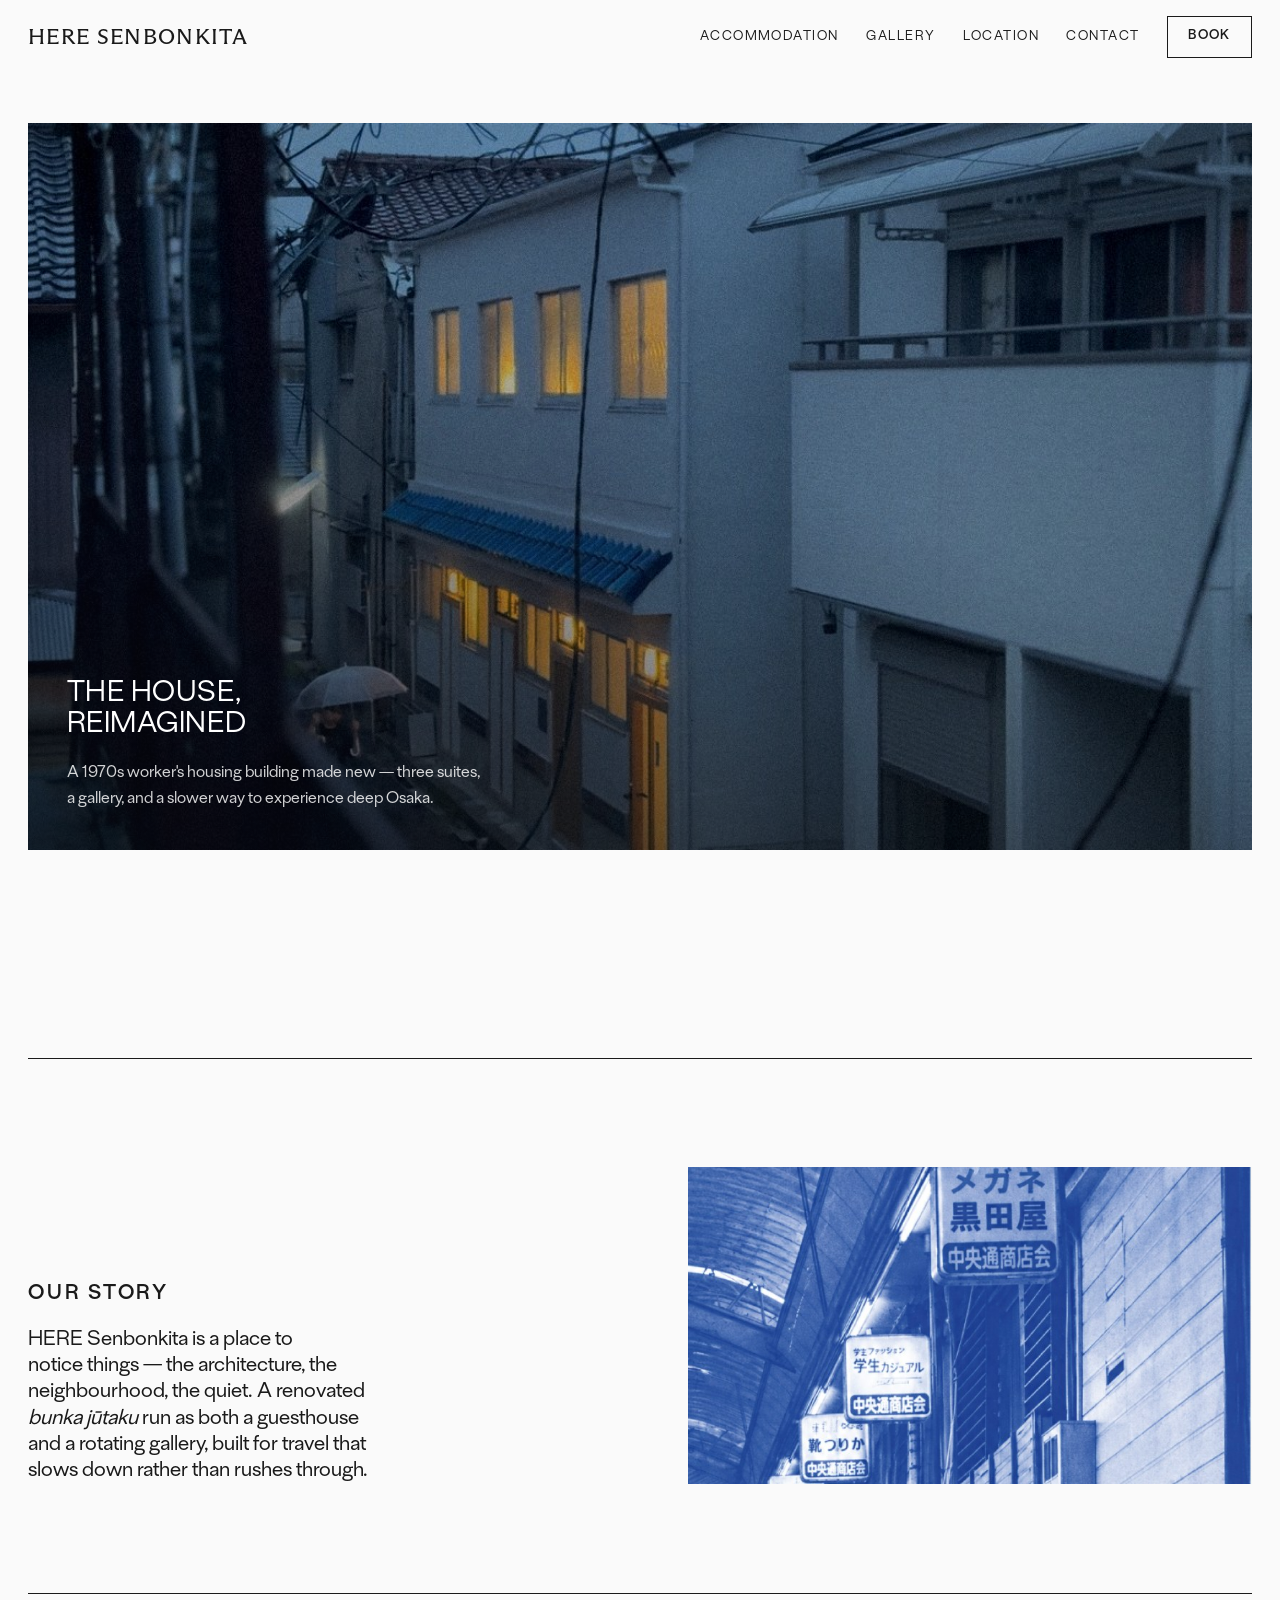
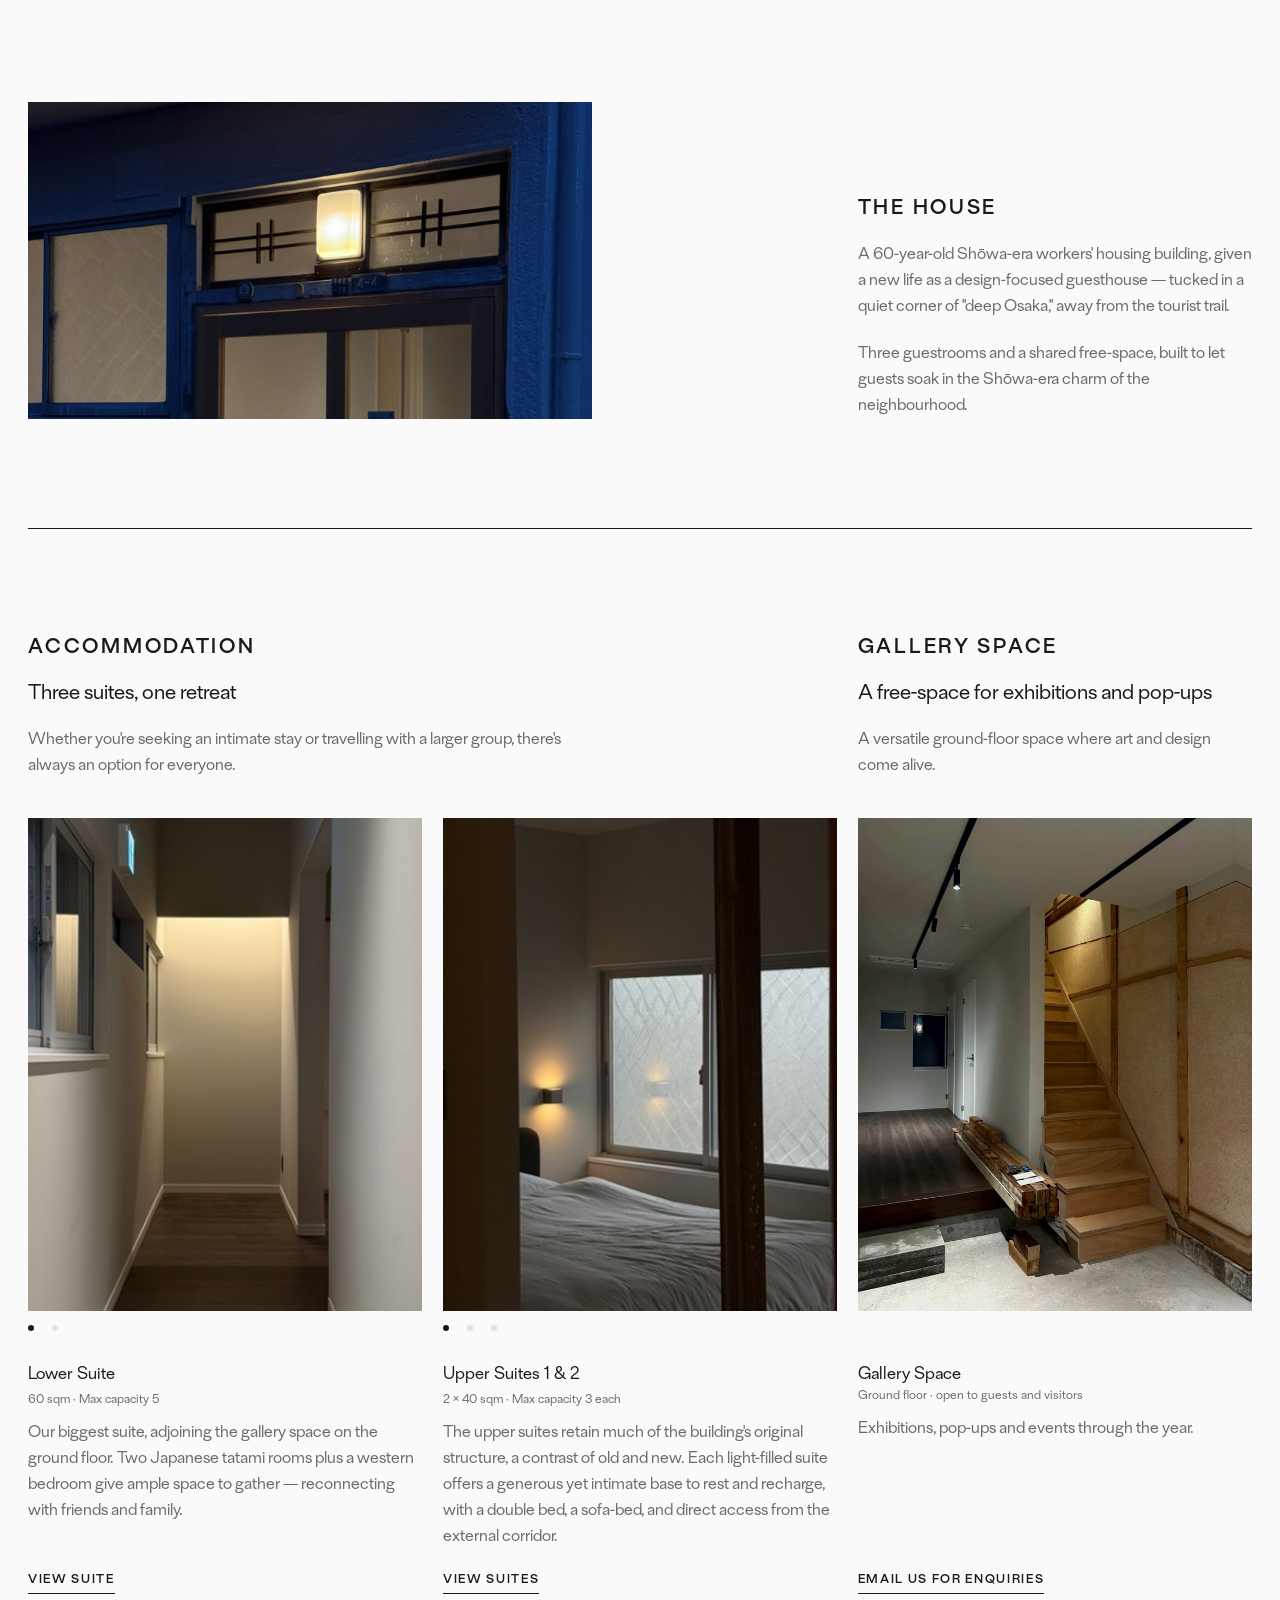
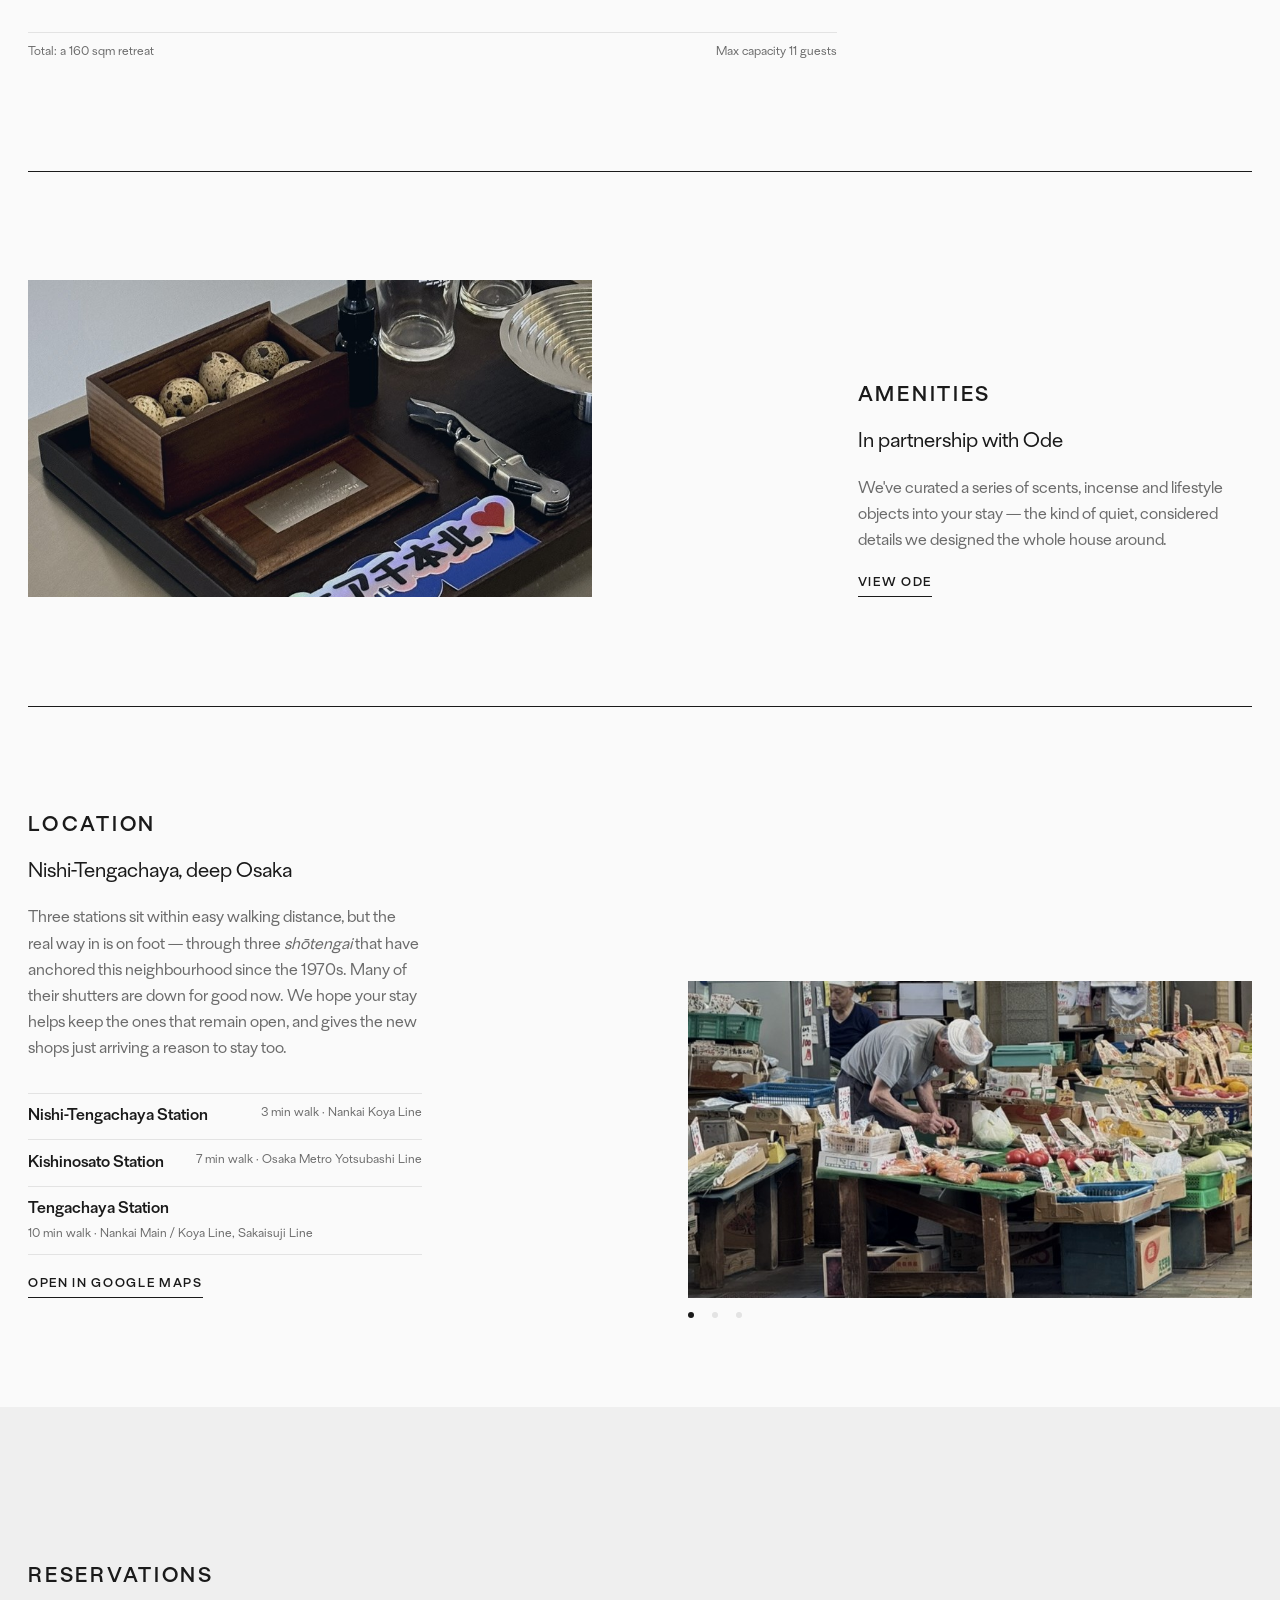
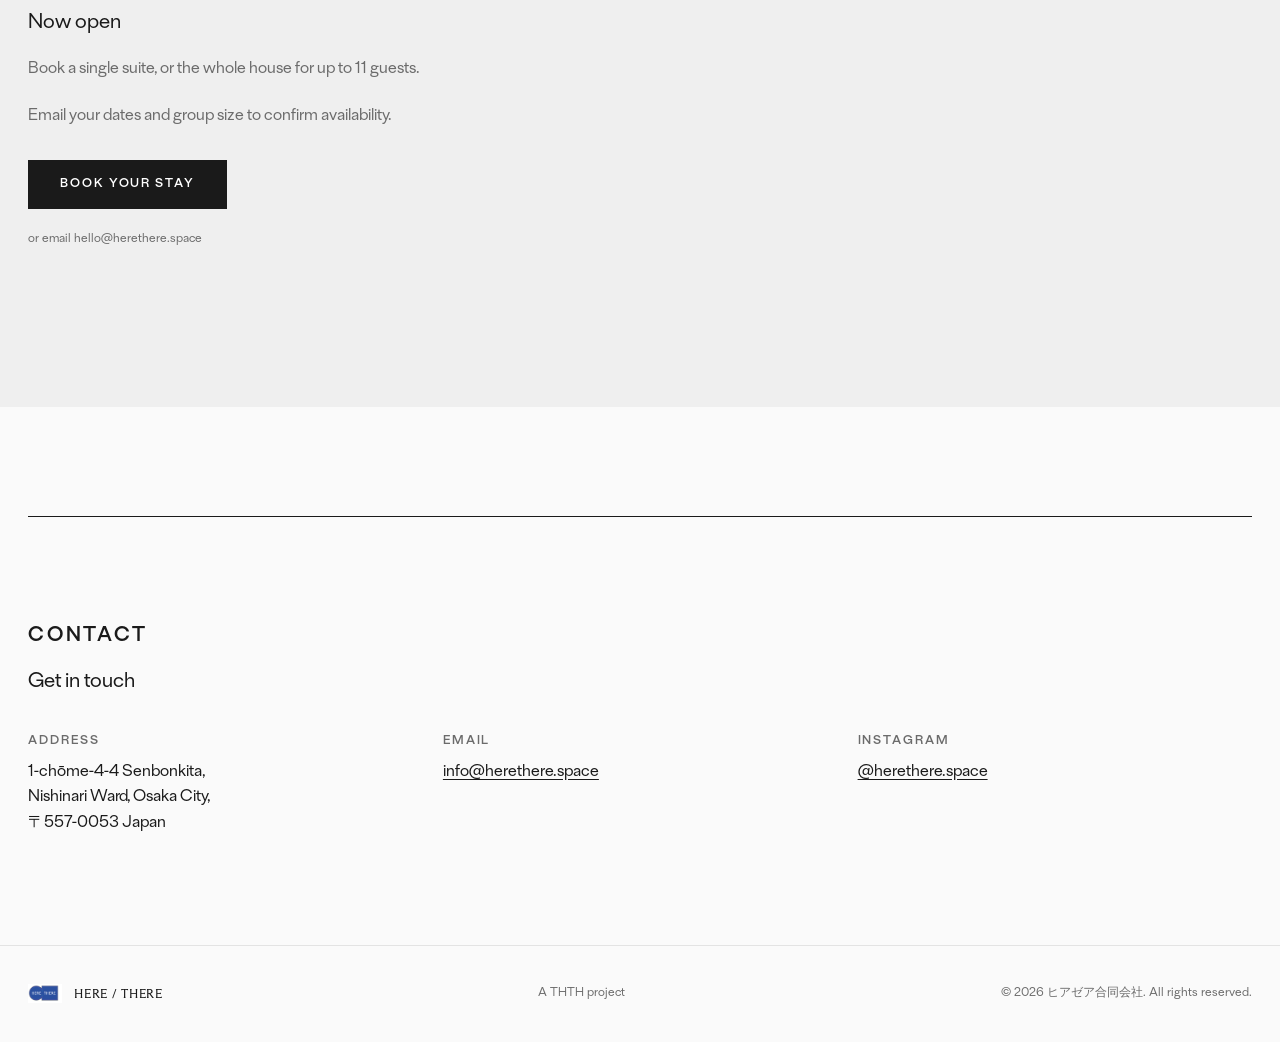
==== here-senbonkita/index.html @ a0ddc4fb "Add files via upload" ====
<!DOCTYPE html>
<html lang="en">
<head>
<meta charset="UTF-8">
<meta name="viewport" content="width=device-width, initial-scale=1, viewport-fit=cover">
<title>HERE Senbonkita</title>
<meta name="description" content="HERE Senbonkita — a 1970s workers' housing building in Nishi-Tengachaya, deep Osaka, made new: three suites and a gallery. Now open.">
<!--
  VERSION 3, CINEMA: the chosen direction (one large darkened photo, words overlaid). Earlier covers D and 2A are frozen in /archive.
  Direction: luxury-hotel restraint (ref. toune-kyoto.jp), round-13 typography and hero text,
  one page per suite (ref. C&C Okayama), neighbourhood index with map pins.
  Fonts: Tenet + ABC Arizona Flare are Jie's licensed files in /fonts. Murecho (Japanese) from Google Fonts.
  [BOOKING] Book links go to hello@herethere.space — swap for the booking-engine URL when live.
-->
<link rel="preconnect" href="https://fonts.googleapis.com">
<link rel="preconnect" href="https://fonts.gstatic.com" crossorigin>
<link rel="stylesheet" href="https://fonts.googleapis.com/css2?family=Murecho:wght@400;500&display=swap">
<link rel="stylesheet" href="styles.css">
</head>
<body>

<header class="top" id="top">
  <div class="top-in">
    <a class="logotype" href="#hero">HERE Senbonkita</a>
    <ul class="nav">
      <li><a href="#stay">Accommodation</a></li>
      <li><a href="#gallery">Gallery</a></li>
      <li><a href="#area">Location</a></li>
      <li><a href="#contact">Contact</a></li>
      <li class="keep"><a class="btn" href="#book">Book</a></li>
    </ul>
  </div>
</header>

<main>

<section class="hero cinema" id="hero">
  <figure class="cine">
    <img src="images/cover-lane-dusk.jpg" alt="HERE Senbonkita at dusk, its windows lit under the blue tiled awning, seen from across a narrow lane in the rain">
    <div class="cine-cap">
      <h1>The house,<br>reimagined</h1>
      <p class="tag">A 1970s worker's housing building made new — three suites, a gallery, and a slower way to experience deep Osaka.</p>
    </div>
    <div class="cine-fade" aria-hidden="true"></div>
  </figure>
</section>

<section class="sec ruled statement" id="story">
  <!-- Split: text left (4 cols) / wide photo right (16:9). -->
  <div class="g">
    <div class="sp-txt-l stack-v">
      <span class="label sh">Our story</span>
      <h2 class="h2">HERE Senbonkita is a place to notice things — the architecture, the neighbourhood, the quiet. A renovated <em>bunka jūtaku</em> run as both a guesthouse and a rotating gallery, built for travel that slows down rather than rushes through.</h2>
    </div>
    <figure class="sp-img-r"><img class="wide-img" src="images/wide-story-arcade-blue.jpg" alt="Shop signs stepping down the arcade roof of a shōtengai in Nishinari"></figure>
  </div>
</section>

<section class="sec ruled house" id="house">
  <!-- Split: wide photo left (7 cols, 16:9) / text right (4 cols). -->
  <div class="g">
    <figure class="sp-img-l"><img class="wide-img" src="images/wide-house-transom.jpg" alt="The entrance at dusk: the original transom and its lamp lit above a new timber door frame"></figure>
    <div class="sp-txt-r stack-v">
      <span class="label sh">The House</span>
      <p class="lead">A 60-year-old Shōwa-era workers' housing building, given a new life as a design-focused guesthouse — tucked in a quiet corner of "deep Osaka," away from the tourist trail.</p>
      <p class="lead">Three guestrooms and a shared free-space, built to let guests soak in the Shōwa-era charm of the neighbourhood.</p>
    </div>
  </div>
</section>

<section class="sec ruled" id="stay">
  <!-- Trio: Lower Suite | Upper Suites | Gallery Space, 4 columns each, guide to guide. Suite photos: click / tap for the next. -->
  <div class="g ag">
    <div class="m-ab r1 stack-v">
      <span class="label sh">Accommodation</span>
      <h2 class="h2">Three suites, one retreat</h2>
      <p class="lead">Whether you're seeking an intimate stay or travelling with a larger group, there's always an option for everyone.</p>
    </div>
    <div class="m-c r1 stack-v" id="gallery">
      <span class="label sh">Gallery Space</span>
      <h2 class="h2">A free-space for exhibitions and pop-ups</h2>
      <p class="lead">A versatile ground-floor space where art and design come alive.</p>
    </div>

    <div class="room m-a r2">
      <div class="stack" role="region" aria-roledescription="carousel" aria-label="Photographs of the Lower Suite" tabindex="0">
        <figure class="print"><img src="images/lower-1-corridor.jpg" alt="Lower Suite: a corridor washed with warm light"></figure>
        <figure class="print"><img src="images/lower-2-dining.jpg" alt="Lower Suite: a paper lantern over the dining table"></figure>
      </div>
      <a href="suites/lower-suite.html">
        <h3 class="h3">Lower Suite</h3>
        <span class="meta small">60 sqm · Max capacity 5</span>
        <p class="lead">Our biggest suite, adjoining the gallery space on the ground floor. Two Japanese tatami rooms plus a western bedroom give ample space to gather — reconnecting with friends and family.</p>
        <span class="more">View suite</span>
      </a>
    </div>
    <div class="room m-b r2">
      <div class="stack" role="region" aria-roledescription="carousel" aria-label="Photographs of the Upper Suites" tabindex="0">
        <figure class="print"><img src="images/upper-1-bedroom.jpg" alt="Upper Suite: a bedroom lit by a wall lamp beside a patterned-glass window"></figure>
        <figure class="print"><img src="images/upper-2-living.jpg" alt="Upper Suite: living space under the original beams, with a daybed and kitchen counter"></figure>
        <figure class="print"><img src="images/upper-3-sofa.jpg" alt="Upper Suite: sofa and side table beneath a patterned-glass window"></figure>
      </div>
      <a href="suites/upper-suites.html">
        <h3 class="h3">Upper Suites 1 &amp; 2</h3>
        <span class="meta small">2 × 40 sqm · Max capacity 3 each</span>
        <p class="lead">The upper suites retain much of the building's original structure, a contrast of old and new. Each light-filled suite offers a generous yet intimate base to rest and recharge, with a double bed, a sofa-bed, and direct access from the external corridor.</p>
        <span class="more">View suites</span>
      </a>
    </div>
    <div class="gal-photo m-c r2">
      <figure><img src="images/gallery-space.jpg" alt="The ground-floor gallery space: a raised timber floor, track lighting and the original stair"></figure>
      <div class="dots" aria-hidden="true"></div>
      <div class="card-txt">
        <h3 class="h3">Gallery Space</h3>
        <span class="meta small">Ground floor · open to guests and visitors</span>
        <p class="lead">Exhibitions, pop-ups and events through the year.</p>
        <a class="more" href="mailto:info@herethere.space?subject=Gallery%20Space%20enquiry">Email us for enquiries</a>
      </div>
    </div>

    <div class="total small m-ab"><span>Total: a 160 sqm retreat</span><span>Max capacity 11 guests</span></div>
  </div>
</section>

<section class="sec ruled" id="amenities">
  <!-- Split: wide photo left (7 cols, 16:9) / text right (4 cols). -->
  <div class="g">
    <figure class="sp-img-l"><img class="wide-img" src="images/wide-amenity-tray.jpg" alt="The welcome tray on the kitchen counter: Ode's speckled eggs in a walnut box, Kirin glasses, a steel diffuser and a HERE Senbonkita sticker"></figure>
    <div class="sp-txt-r stack-v">
      <span class="label sh">Amenities</span>
      <h2 class="h2">In partnership with Ode</h2>
      <p class="lead">We've curated a series of scents, incense and lifestyle objects into your stay — the kind of quiet, considered details we designed the whole house around.</p>
      <a class="more" href="https://www.instagram.com/world.of.ode/" target="_blank" rel="noopener">View Ode</a>
    </div>
  </div>
</section>

<!-- SHOP — temporarily hidden. To restore, remove this comment wrapper and add "Shop" back to the menu.
<section class="sec" id="shop">
  <div class="g">
    <span class="label c-lab">Online Shop</span>
    <div class="c-main stack-v">
      <h2 class="h2">From the house</h2>
      <p class="lead">[One line on what the shop sells — e.g. the objects, scents and prints you'll find in the suites.]</p>
    </div>
    <div class="c-wide">
      <!— PLACEHOLDER products — one <a class="product"> per item; link each to its shop page —>
      <div class="products trio">
        <a class="product" href="#shop"><div class="ph">[product photo]</div><h3 class="h3">[Product name]</h3><span class="small">[¥ price]</span></a>
        <a class="product" href="#shop"><div class="ph">[product photo]</div><h3 class="h3">[Product name]</h3><span class="small">[¥ price]</span></a>
        <a class="product" href="#shop"><div class="ph">[product photo]</div><h3 class="h3">[Product name]</h3><span class="small">[¥ price]</span></a>
      </div>
      <!— [SHOP] replace href with the online shop URL —>
      <a class="btn btn-ink" style="margin-top:var(—s3)" href="#shop">Visit the shop</a>
    </div>
  </div>
</section>
-->

<section class="sec ruled" id="area">
  <!-- Split: text left (4 cols) / wide photo right (7 cols, 16:9). -->
  <div class="g">
    <div class="sp-txt-l stack-v">
      <span class="label sh">Location</span>
      <h2 class="h2">Nishi-Tengachaya, deep Osaka</h2>
      <p class="lead">Three stations sit within easy walking distance, but the real way in is on foot — through three <em>shōtengai</em> that have anchored this neighbourhood since the 1970s. Many of their shutters are down for good now. We hope your stay helps keep the ones that remain open, and gives the new shops just arriving a reason to stay too.</p>
      <ul class="stations">
        <li><b>Nishi-Tengachaya Station</b> <span>3 min walk · Nankai Koya Line</span></li>
        <li><b>Kishinosato Station</b> <span>7 min walk · Osaka Metro Yotsubashi Line</span></li>
        <li><b>Tengachaya Station</b> <span>10 min walk · Nankai Main / Koya Line, Sakaisuji Line</span></li>
      </ul>
      <a class="more" href="https://www.google.com/maps/search/?api=1&amp;query=HERE+Senbonkita+1-chome-4-4+Senbonkita+Nishinari+Ward+Osaka+557-0031+Japan" target="_blank" rel="noopener">Open in Google Maps</a>
    </div>
    <!-- Neighbourhood photos: click / tap for the next. -->
    <div class="room sp-img-r">
      <div class="stack wide" role="region" aria-roledescription="carousel" aria-label="Photographs of the neighbourhood" tabindex="0">
        <figure class="print"><img src="images/wide-loc-greengrocer.jpg" alt="A greengrocer laying out vegetables under a shōtengai awning"></figure>
        <figure class="print"><img src="images/wide-loc-arcade.jpg" alt="A quiet covered shopping street with bicycles parked along the shutters"></figure>
        <figure class="print"><img src="images/wide-loc-corner.jpg" alt="A street corner at dusk: a croquette shop, a red post box and people on bicycles"></figure>
      </div>
    </div>
  </div>
</section>

<section class="book" id="book">
  <div class="g">
    <div class="c-main stack-v">
      <span class="label sh">Reservations</span>
      <h2 class="h2">Now open</h2>
      <p class="lead">Book a single suite, or the whole house for up to 11 guests.</p>
      <p class="lead">Email your dates and group size to confirm availability.</p>
      <!-- [BOOKING] replace href with the booking-engine URL when live -->
      <a class="btn btn-ink" href="mailto:hello@herethere.space?subject=HERE%20Senbonkita%20%E2%80%94%20Booking%20enquiry">Book your stay</a>
      <span class="small">or email <span class="addr">hello@herethere.space</span></span>
    </div>
  </div>
</section>

<section class="sec ruled" id="contact">
  <div class="g">
    <div class="c-wide stack-v">
      <span class="label sh">Contact</span>
      <h2 class="h2">Get in touch</h2>
    </div>
    <dl class="contact trio c-wide">
      <div><dt class="label">Address</dt><dd><a class="quiet" href="https://www.google.com/maps/search/?api=1&amp;query=HERE+Senbonkita+1-chome-4-4+Senbonkita+Nishinari+Ward+Osaka+557-0031+Japan" target="_blank" rel="noopener">1-chōme-4-4 Senbonkita,<br>Nishinari Ward, Osaka City,<br>〒557-0053 Japan</a></dd></div>
      <div><dt class="label">Email</dt><dd><a class="addr" href="mailto:info@herethere.space">info@herethere.space</a></dd></div>
      <div><dt class="label">Instagram</dt><dd><a href="https://instagram.com/herethere.space" target="_blank" rel="noopener">@herethere.space</a></dd></div>
    </dl>
  </div>
</section>

</main>

<footer class="foot">
  <div class="m"><img src="images/roundel.png" alt=""><span>HERE / THERE</span></div>
  <span>A <a href="https://thth.sg" target="_blank" rel="noopener">THTH</a> project</span>
  <span>© 2026 ヒアゼア合同会社. All rights reserved.</span>
</footer>

<script>
(function(){
  // Cover fills the first screen below the header.
  var hd = document.getElementById('top');
  function hh(){ document.documentElement.style.setProperty('--head-h', hd.offsetHeight + 'px'); }
  window.addEventListener('resize', hh); hh();

  // Cover fades to black as it scrolls up and out of view.
  var cine = document.querySelector('.cine');
  if (cine) {
    var ticking = false;
    function fade(){
      ticking = false;
      var r = cine.getBoundingClientRect(), head = hd.offsetHeight;
      var p = Math.min(1, Math.max(0, (head - r.top) / (r.height * 0.85)));
      cine.style.setProperty('--fade', (p * p * (3 - 2 * p)).toFixed(3));
    }
    window.addEventListener('scroll', function(){ if (!ticking) { ticking = true; requestAnimationFrame(fade); } }, {passive:true});
    window.addEventListener('resize', fade); fade();
  }

  // Section fade-in: sections still below the fold fade up as they arrive.
  if ('IntersectionObserver' in window && !(window.matchMedia && window.matchMedia('(prefers-reduced-motion: reduce)').matches)) {
    var secs = Array.prototype.slice.call(document.querySelectorAll('main > section:not(.hero)'));
    var io = new IntersectionObserver(function(entries){
      entries.forEach(function(e){ if (e.isIntersecting) { e.target.classList.add('in'); io.unobserve(e.target); } });
    }, {rootMargin:'0px 0px -12% 0px', threshold:0.08});
    secs.forEach(function(s){
      if (s.getBoundingClientRect().top > window.innerHeight) { s.classList.add('reveal'); io.observe(s); }
    });
  }

  // Photo carousels: one photo at a time; click / tap the photo (or arrow keys) for the next.
  // Suite carousels also get small dots so visitors know there is more than one photo.
  Array.prototype.forEach.call(document.querySelectorAll('.stack'), function(stack){
    var prints = Array.prototype.slice.call(stack.querySelectorAll('.print'));
    var cur = 0, dots = [];
    if (prints.length > 1 && stack.closest('.room')) {
      var row = document.createElement('div'); row.className = 'dots';
      prints.forEach(function(_, i){
        var d = document.createElement('button'); d.type = 'button'; d.className = 'dot';
        d.setAttribute('aria-label', 'Photo ' + (i + 1) + ' of ' + prints.length);
        d.addEventListener('click', function(){ cur = i; show(); });
        row.appendChild(d); dots.push(d);
      });
      stack.insertAdjacentElement('afterend', row);
    }
    function show(){
      prints.forEach(function(p, i){ p.setAttribute('aria-hidden', i === cur ? 'false' : 'true'); });
      dots.forEach(function(d, i){ d.setAttribute('aria-current', i === cur ? 'true' : 'false'); });
    }
    function step(n){ cur = (cur + n + prints.length) % prints.length; show(); }
    stack.addEventListener('click', function(){ step(1); });
    stack.addEventListener('keydown', function(e){
      if (e.key === 'ArrowRight' || e.key === 'Enter' || e.key === ' ') { e.preventDefault(); step(1); }
      if (e.key === 'ArrowLeft') { e.preventDefault(); step(-1); }
    });
    show();
  });

})();
</script>
</body>
</html>
---- here-senbonkita/styles.css ----
/* HERE Senbonkita — V3

   GRID (everything below the cover) — uses the full width between the guides
   Guides   Left = left edge of the logo; right = right edge of the Book button; --gut in from the browser edge.
   Columns  12 columns between the guides, gap --cg.
   Header   Section header (OUR STORY, THE HOUSE …) sits on the left guide, on its own line or atop its text block.
   Split    Wide photo, 16:9, 80% of a 7-column field held to the outer guide  +  text block, 4 columns, bottom-aligned.
            Sections alternate: text left / photo right, then photo left / text right.
   Trio     Three equal columns of 4 (suites + gallery, contact, suite-page photos), portrait 4:5 photos.
   Text     Never wider than 6 columns.
   Rows     Within a section everything top-aligns on the first row; split rows bottom-align text to the photo.

   TYPE (five sizes, nothing else)
   1 Display  --t-h1    cover headline, suite-page titles
   2 Title    --t-h2    one per section
   3 Heading  --t-h3    section headers (uppercase, tracked) and item names (suites, products)
   4 Body     --t-body  every paragraph; descriptions in grey, facts in ink
   5 Small    --t-small meta lines, field labels, links and buttons (uppercase, tracked)
   Menu links sit between Heading and Body.

   RHYTHM   Sections --sec apart; title → text --s2; text → images/links --s3. */

@font-face{font-family:'Tenet';src:url('fonts/Tenet-Regular.woff2') format('woff2'),url('fonts/Tenet-Regular.otf') format('opentype');font-weight:400;font-style:normal;font-display:swap;}
@font-face{font-family:'Tenet';src:url('fonts/Tenet-Medium.woff2') format('woff2'),url('fonts/Tenet-Medium.otf') format('opentype');font-weight:500;font-style:normal;font-display:swap;}
@font-face{font-family:'ABC Arizona Flare';src:url('fonts/ArizonaFlare-Regular.woff2') format('woff2'),url('fonts/ArizonaFlare-Regular.otf') format('opentype');font-weight:400;font-style:normal;font-display:swap;}

:root{
  --paper:#FAFAFA;
  --ink:#1A1A1A;
  --soft:#6B6B6B;
  --line:#E3E3E3;
  --tint:#EFEFEF;
  --blue:#004FFF;
  --wine:#3F202C;

  --f-mark:'ABC Arizona Flare', 'Times New Roman', serif;
  --f-text:'Tenet', -apple-system, BlinkMacSystemFont, 'Helvetica Neue', sans-serif;
  --f-jp:'Murecho', 'Hiragino Sans', 'Yu Gothic', sans-serif;

  /* guides + grid */
  --gut:clamp(20px, 2.2vw, 48px);
  --cg:clamp(16px, 1.6vw, 32px);

  /* type scale */
  --t-h1:clamp(1.25rem, 1rem + .5vw, 1.65rem);     /* 1 Display */
  --t-h2:clamp(1.12rem, .98rem + .35vw, 1.45rem);  /* 2 Title   */
  --t-h3:clamp(.95rem, .88rem + .18vw, 1.08rem);   /* 3 Heading */
  --t-sec:clamp(1.05rem, .9rem + .4vw, 1.4rem);     /* section header: OUR STORY, THE HOUSE … */
  --t-body:clamp(.95rem, .9rem + .11vw, 1.05rem);   /* 4 Body (+10%) */
  --t-small:clamp(.72rem, .68rem + .08vw, .8rem);  /* 5 Small   */
  --t-lead:var(--t-body); --t-label:var(--t-small); --t-sh:var(--t-h3);

  /* rhythm */
  --sec:clamp(112px, 3.5rem + 8vw, 230px);
  --s1:clamp(10px, .8vw, 14px);
  --s2:clamp(18px, 1.6vw, 28px);
  --s3:clamp(32px, 3vw, 56px);
  color-scheme:light;
}

*{box-sizing:border-box;}
html{scroll-behavior:smooth;}
@media (prefers-reduced-motion:reduce){html{scroll-behavior:auto;} *{transition:none!important;}}
body{margin:0; background:var(--paper); color:var(--ink); font-family:var(--f-text); font-size:var(--t-body); line-height:1.6; -webkit-font-smoothing:antialiased;}
img{max-width:100%; display:block;}
a{color:inherit;}
:focus-visible{outline:2px solid var(--blue); outline-offset:3px;}
button{font:inherit; color:inherit; background:none; border:0; padding:0; cursor:pointer;}
h1,h2,h3{font-weight:400; margin:0; line-height:1.1; text-wrap:balance;}
p{margin:0;}
figure{margin:0;}
.jp{font-family:var(--f-jp);}
.addr{user-select:all;}
a.quiet{color:inherit; text-decoration:none;}
a.quiet:hover{opacity:.6;}

/* ---------- type roles ---------- */
.label{display:block; font-size:var(--t-label); font-weight:500; letter-spacing:.16em; text-transform:uppercase; color:var(--soft); line-height:1.4;}
.label.c-lab, .label.sh{font-size:var(--t-sec); color:var(--ink); letter-spacing:.14em; line-height:1.2;}
.h2{font-size:var(--t-h2); line-height:1.3; max-width:36ch;}
.c-lab{line-height:1.3; padding-top:.18em;}
.h3{font-size:var(--t-h3); line-height:1.3;}
.lead{font-size:var(--t-body); line-height:1.65; color:var(--soft); max-width:52ch;}
.small{font-size:var(--t-small); color:var(--soft);}
.more{display:inline-block; font-size:var(--t-label); font-weight:500; letter-spacing:.14em; text-transform:uppercase; text-decoration:none; border-bottom:1px solid currentColor; padding-bottom:3px;}
.more:hover{opacity:.6;}
.btn{display:inline-block; padding:1.2em 2.6em; font-size:var(--t-label); font-weight:500; letter-spacing:.16em; text-transform:uppercase; text-decoration:none; border:1px solid currentColor; transition:background .2s ease, color .2s ease;}
.btn-ink{background:var(--ink); color:#fff; border-color:var(--ink);}
.btn-ink:hover{background:transparent; color:var(--ink);}

/* ---------- grid ---------- */
.g{display:grid; grid-template-columns:repeat(12, minmax(0,1fr)); column-gap:var(--cg); padding-inline:var(--gut);}
.sec{padding-top:var(--sec);}
.c-lab{grid-column:1 / -1; margin-bottom:var(--s3);}   /* section header: its own row, on the left guide */
.c-main{grid-column:1 / 7;}           /* text: half width */
.c-wide{grid-column:1 / 13;}          /* guide to guide */
.m-a{grid-column:1 / 5;} .m-b{grid-column:5 / 9;} .m-c{grid-column:9 / 13;} .m-ab{grid-column:1 / 9;}
/* split rows: a wide photo (7 columns) against a text block (4 columns), one empty column between */
.sp-img-r{grid-column:6 / 13;} .sp-txt-l{grid-column:1 / 5;}
.sp-img-l{grid-column:1 / 8;}  .sp-txt-r{grid-column:9 / 13;}
.wide-img{width:100%; aspect-ratio:16/9; object-fit:cover; display:block;}
.sp-txt-l, .sp-txt-r, .sp-img-l, .sp-img-r{align-self:end;}   /* text and photo share one bottom line */
.trio{display:grid; grid-template-columns:repeat(3, minmax(0,1fr)); column-gap:var(--cg); row-gap:var(--s3);}  /* inside c-wide: three modules exactly */
.c-text{grid-column:1 / 7;}
.stack-v{display:flex; flex-direction:column; gap:var(--s2); align-items:flex-start;}
@media (max-width:820px){
  .trio{grid-template-columns:minmax(0,1fr);}
  .products.trio{grid-template-columns:repeat(2, minmax(0,1fr));}
  .specs > :first-child{grid-column:auto;}
  .g{grid-template-columns:minmax(0,1fr);}
  .g > *{grid-column:1 / -1 !important;}
  .c-lab{margin-bottom:var(--s2);}
  .sp-txt-l, .sp-txt-r{margin-top:var(--s3);}
  .sp-txt-l{order:2;}
}

/* ---------- header ---------- */
.top{position:sticky; top:0; z-index:30; color:var(--ink); background:rgba(250,250,250,.95); -webkit-backdrop-filter:blur(8px); backdrop-filter:blur(8px); padding-top:env(safe-area-inset-top,0px);}
.top-in{display:flex; justify-content:space-between; align-items:center; gap:24px; padding:clamp(16px, 1.2vw, 26px) var(--gut);}
.logotype{font-family:var(--f-mark); font-size:clamp(1.3rem, .96rem + .51vw, 1.75rem); letter-spacing:.06em; text-transform:uppercase; text-decoration:none;}
.nav{display:flex; align-items:center; gap:clamp(26px, 1.2vw + 12px, 48px); list-style:none; margin:0; padding:0;}
.nav a{font-size:clamp(.74rem, .6rem + .22vw, .92rem); letter-spacing:.12em; text-transform:uppercase; text-decoration:none;}
.nav a:hover{opacity:.6;}
.nav .btn{padding:.8em 1.6em;}
@media (max-width:820px){.nav li:not(.keep){display:none;}}

/* ---------- photo carousels: one photo at a time, click / tap for the next ---------- */
.stack{position:relative; width:100%; aspect-ratio:4/5; cursor:pointer; outline-offset:6px;}
.print{position:absolute; inset:0; background:var(--tint); overflow:hidden;}
.print img{width:100%; height:100%; object-fit:cover; display:block;}
.print[aria-hidden="true"]{visibility:hidden;}
.dots{display:flex; gap:2px; margin:6px 0 0 -8px;}
.dot{width:22px; height:22px; padding:8px; border-radius:50%; background:var(--line); background-clip:content-box;}
.dot[aria-current="true"]{background-color:var(--ink);}

/* ---------- cover (option D) ----------
   Fills the first screen. Photo centred, sized to screen height. Caption row runs guide to guide,
   mirroring the header row: headline on the left guide, tagline on the right guide. */
.hero{display:flex; flex-direction:column; gap:var(--s3); padding:clamp(48px, 7vh, 112px) var(--gut) 0;}
.hero .stack{width:clamp(260px, 24vw, 440px); aspect-ratio:3/4; margin:0 auto;}
.hero-cap{display:flex; justify-content:space-between; align-items:flex-end; gap:12px 48px;}
.hero h1{font-size:var(--t-h1); line-height:1.15; letter-spacing:.02em; text-transform:uppercase;}
.hero .tag{font-size:var(--t-lead); line-height:1.6; color:var(--soft); max-width:40ch; text-align:right; text-wrap:balance;}
@media (max-width:820px){
  .hero{padding-top:24px;}
  .hero .stack{width:100%;}
  .hero-cap{flex-direction:column; align-items:flex-start;}
  .hero .tag{text-align:left;}
}
/* cover option 2A: photo on the left guide, words on the right guide */
.hero.side-l{display:grid; grid-template-columns:auto minmax(0,1fr); gap:40px 72px; align-items:end; padding-top:clamp(48px, 6vh, 96px);}
.hero.side-l .stack{width:clamp(260px, 22vw, 420px); aspect-ratio:3/4; height:auto; margin:0;}
.hero.side-l .hero-cap{flex-direction:column; align-items:flex-end; text-align:right; margin:0; gap:var(--s2);}
@media (max-width:820px){
  .hero.side-l{grid-template-columns:1fr;}
  .hero.side-l .stack{width:100%;}
  .hero.side-l .hero-cap{align-items:flex-start; text-align:left;}
}

/* cover option "cinema": one large, darkened photograph between the guides, words overlaid bottom-left */
/* cinema cover: fills exactly the first screen below the menu, photo centred with equal air above and below */
.hero.cinema{--cv-pad:clamp(28px, 5.5vh, 80px); height:calc(100svh - var(--head-h, 72px)); min-height:480px; display:flex; flex-direction:column; justify-content:center; padding:0 var(--gut); gap:0;}
.cine-fade{position:absolute; inset:0; z-index:3; background:#000; opacity:var(--fade, 0); pointer-events:none;}   /* deepens as the cover scrolls away */
.cine{position:relative; width:100%; height:calc(100% - var(--cv-pad) * 2); max-height:1000px; overflow:hidden; background:#151a22;}
.cine img{position:absolute; inset:0; width:100%; height:100%; object-fit:cover; object-position:46% 55%;}
.cine::after{content:''; position:absolute; inset:0; background:linear-gradient(20deg, rgba(8,10,16,.62) 0%, rgba(8,10,16,.25) 32%, rgba(8,10,16,0) 55%);}
.cine-cap{position:absolute; z-index:2; left:clamp(20px, 3vw, 56px); bottom:clamp(20px, 3vw, 56px); right:clamp(20px, 3vw, 56px); color:#fff; display:flex; flex-direction:column; gap:var(--s2);}
.cine-cap h1{font-size:clamp(1.4rem, 1rem + .9vw, 2.1rem); line-height:1.12; letter-spacing:.02em; text-transform:uppercase;}
.cine-cap .tag{font-size:var(--t-lead); line-height:1.6; color:rgba(255,255,255,.82); max-width:40ch; text-align:left; text-wrap:balance;}
@media (max-width:820px){
  .hero.cinema{--cv-pad:20px;}
  .cine img{object-position:42% 55%;}
}

/* ---------- the house: label | photo (A) | text (B) ---------- */
.house .m-a img{width:100%; aspect-ratio:4/5; object-fit:cover;}

/* ---------- accommodation (A+B) + gallery space (C) ----------
   Row 1: labels and titles top-aligned. Row 2: three photos, one per module. Row 3: totals. */
.ag{align-items:start;}
.ag .r2{margin-top:var(--s3); align-self:stretch; display:flex; flex-direction:column;}
.ag .r2 > a, .ag .r2 > .card-txt{flex:1; display:flex; flex-direction:column; align-items:flex-start;}
.ag .r2 .more{margin-top:auto !important;}  /* links share one bottom line */
.card-txt{margin-top:var(--s2);}
.card-txt .lead{margin-top:var(--s1);}
.ag .r2 .lead{margin-bottom:var(--s2);}
.dots{min-height:28px;}
.stack.wide{aspect-ratio:16/9;}
.statement .s-r2{margin-top:var(--s3);}
.statement .h2{max-width:none;}
.room > a{display:block; text-decoration:none; margin-top:var(--s2);}
.room > a:hover .h3{opacity:.6;}
.room .meta{display:block; margin-top:4px;}
.room p{margin-top:var(--s1);}
.room .more, .gal-photo .more{margin-top:var(--s2);}
.gal-photo img{width:100%; aspect-ratio:4/5; object-fit:cover;}
.total{display:flex; flex-wrap:wrap; justify-content:space-between; gap:6px 24px; margin-top:var(--s3); padding-top:var(--s1); border-top:1px solid var(--line);}
@media (max-width:820px){
  .ag .m-ab.r1{order:2;} .ag .room.m-a{order:3;} .ag .room.m-b{order:4; margin-top:var(--s3);} .ag .total{order:5;}
  .ag .m-c.r1{order:6; margin-top:var(--sec);} .ag .gal-photo{order:7;}
}

/* ---------- amenities ---------- */
.ode-row{display:flex; gap:var(--s3); align-items:flex-start;}
.ode-row img{width:clamp(48px, 3.4vw, 64px); height:auto; flex:none;}

/* ---------- shop ---------- */
.products{margin-top:var(--s3);}
.product{text-decoration:none; display:block;}
.product .ph, .product img{width:100%; aspect-ratio:4/5; object-fit:cover;}
.product .h3{margin-top:var(--s1);}
.product:hover .ph, .product:hover img{opacity:.85;}

/* ---------- location ---------- */
.stations{list-style:none; margin:var(--s1) 0 0; padding:0; border-top:1px solid var(--line); width:100%;}
.stations li{display:flex; flex-wrap:wrap; justify-content:space-between; gap:2px 16px; padding:var(--s1) 0; border-bottom:1px solid var(--line);}
.stations li b{font-weight:500;}
.stations li span{font-size:var(--t-small); color:var(--soft);}

/* ---------- booking band (background full bleed, content on the grid) ---------- */
.book{background:var(--tint); margin-top:var(--sec); padding-block:var(--sec);}
.book .btn{margin-top:var(--s1);}

/* ---------- contact ---------- */
.contact{margin:var(--s3) 0 0;}
.book .stack-v .btn{margin-top:var(--s1);}
.contact dt{margin-bottom:var(--s1);}
.contact dd{margin:0; font-size:var(--t-body); line-height:1.6;}
.contact a{text-underline-offset:3px;}


/* ---------- placeholder tiles ---------- */
.ph{background:var(--tint); box-sizing:border-box; display:flex; align-items:flex-end; padding:12px; font-size:var(--t-small); color:var(--soft);}

/* ---------- footer: on the guides ---------- */
.foot{margin-top:var(--sec); border-top:1px solid var(--line); padding:var(--s3) var(--gut); font-size:var(--t-small); color:var(--soft); display:flex; flex-wrap:wrap; justify-content:space-between; align-items:center; gap:18px 40px;}
.foot .m{display:flex; gap:12px; align-items:center; color:var(--ink);}
.foot .m img{width:34px;}
.foot .m span{font-family:var(--f-mark); text-transform:uppercase; letter-spacing:.06em; font-size:var(--t-small);}
.foot a{text-decoration:none;}
.foot a:hover{color:var(--ink);}

/* ---------- suite pages ---------- */
.s-top{padding-top:var(--s3);}
.s-top h1{font-size:var(--t-h1); line-height:1.15;}
.gal{margin-top:var(--s3);}
.gal img, .gal .ph{width:100%; aspect-ratio:4/5; object-fit:cover;}
.dl{display:grid; grid-template-columns:max-content 1fr; margin:0; border-top:1px solid var(--line);}
.dl dt, .dl dd{padding:var(--s1) 0; border-bottom:1px solid var(--line); margin:0;}
.dl dt{color:var(--soft); padding-right:32px;}
.am{list-style:none; margin:0; padding:0; border-top:1px solid var(--line);}
.am li{padding:var(--s1) 0; border-bottom:1px solid var(--line);}
.specs > :first-child{grid-column:span 2;}
.specs .label{margin-bottom:var(--s1);}

.plan{aspect-ratio:4/3; width:100%;}
.pager{display:flex; justify-content:space-between; gap:16px; margin-top:var(--sec); padding-inline:var(--gut);}
.pager > *{flex:1 1 0;}
.pager > *:nth-child(2){text-align:center;}
.pager > *:last-child{text-align:right;}
.pager a{text-decoration:none; padding:10px 0;}
.pager a:hover{opacity:.6;}
.label.c-lab.quiet{color:var(--ink);}

/* breathing room between photo and text in Our story and The House: text steps 15% of a module away from its photo */
@media (min-width:821px){
}

/* split-row photos at 80% of their 7-column field, held to the outer guide (cover and accommodation trio unchanged) */
@media (min-width:821px){
  .sp-img-l{width:80%; justify-self:start;}
  .sp-img-r{width:80%; justify-self:end;}
  .plan{width:80%;}
}
.wide-img.tall{aspect-ratio:4/3;}

/* ---------- section rules ----------
   Each section opens with a full-width hairline from guide to guide; the section header sits a step below it.
   Split rows: text bottom-aligns to the photo's bottom edge (carousel dots hang below). */
.sec.ruled > .g{position:relative; padding-top:var(--s3);}
.sec.ruled > .g::before{content:''; position:absolute; top:0; left:var(--gut); right:var(--gut); border-top:1px solid var(--ink);}
.sp-img-l.room, .sp-img-r.room{position:relative;}
.sp-img-l.room .dots, .sp-img-r.room .dots{position:absolute; left:0; top:100%;}   /* dots hang below, so text aligns to the photo edge */

/* ---------- section fade-in ----------
   Each section below the cover fades up gently the first time it enters the screen.
   Only sections still below the fold at load are hidden (set by script), so nothing visible ever waits. */
.reveal{opacity:0; transform:translateY(18px);}
.reveal.in{opacity:1; transform:none; transition:opacity 1.1s cubic-bezier(.2,.6,.2,1), transform 1.1s cubic-bezier(.2,.6,.2,1);}
.reveal.in .sp-img-l, .reveal.in .sp-img-r, .reveal.in .r2{transition:opacity 1.1s .18s ease;}
@media (prefers-reduced-motion:reduce){.reveal{opacity:1; transform:none;}}

/* ---------- even breathing room ----------
   Every ruled section sits centred between its own rule and the next one:
   rule → --band → content → --band → next rule. Same for Our story, The House, Accommodation, Amenities, Location, Contact. */
:root{--band:clamp(72px, 2rem + 6vw, 168px);}
.sec.ruled{padding-top:0; padding-bottom:var(--band);}
.sec.ruled > .g{padding-top:var(--band);}
#story{margin-top:var(--sec);}
.book{margin-top:0;}
.book + .sec.ruled{margin-top:var(--band);}
.foot{margin-top:0;}
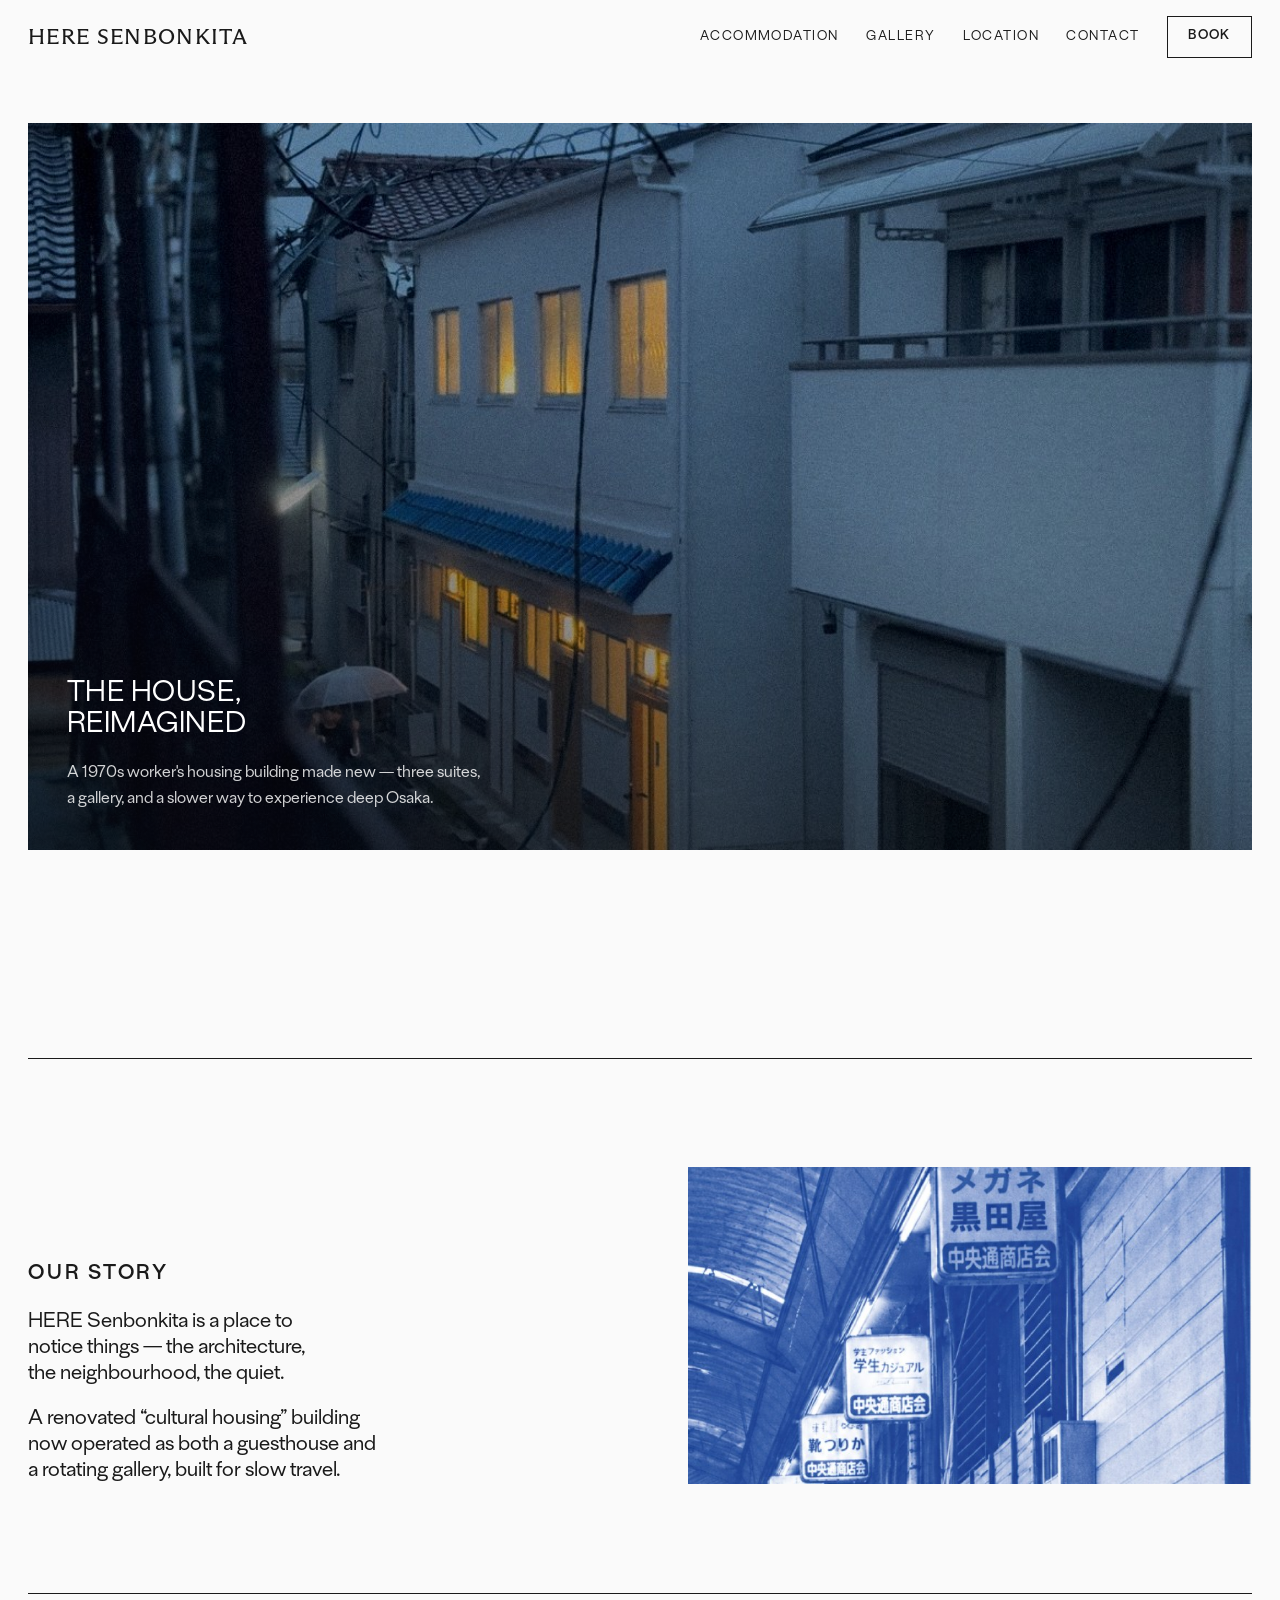
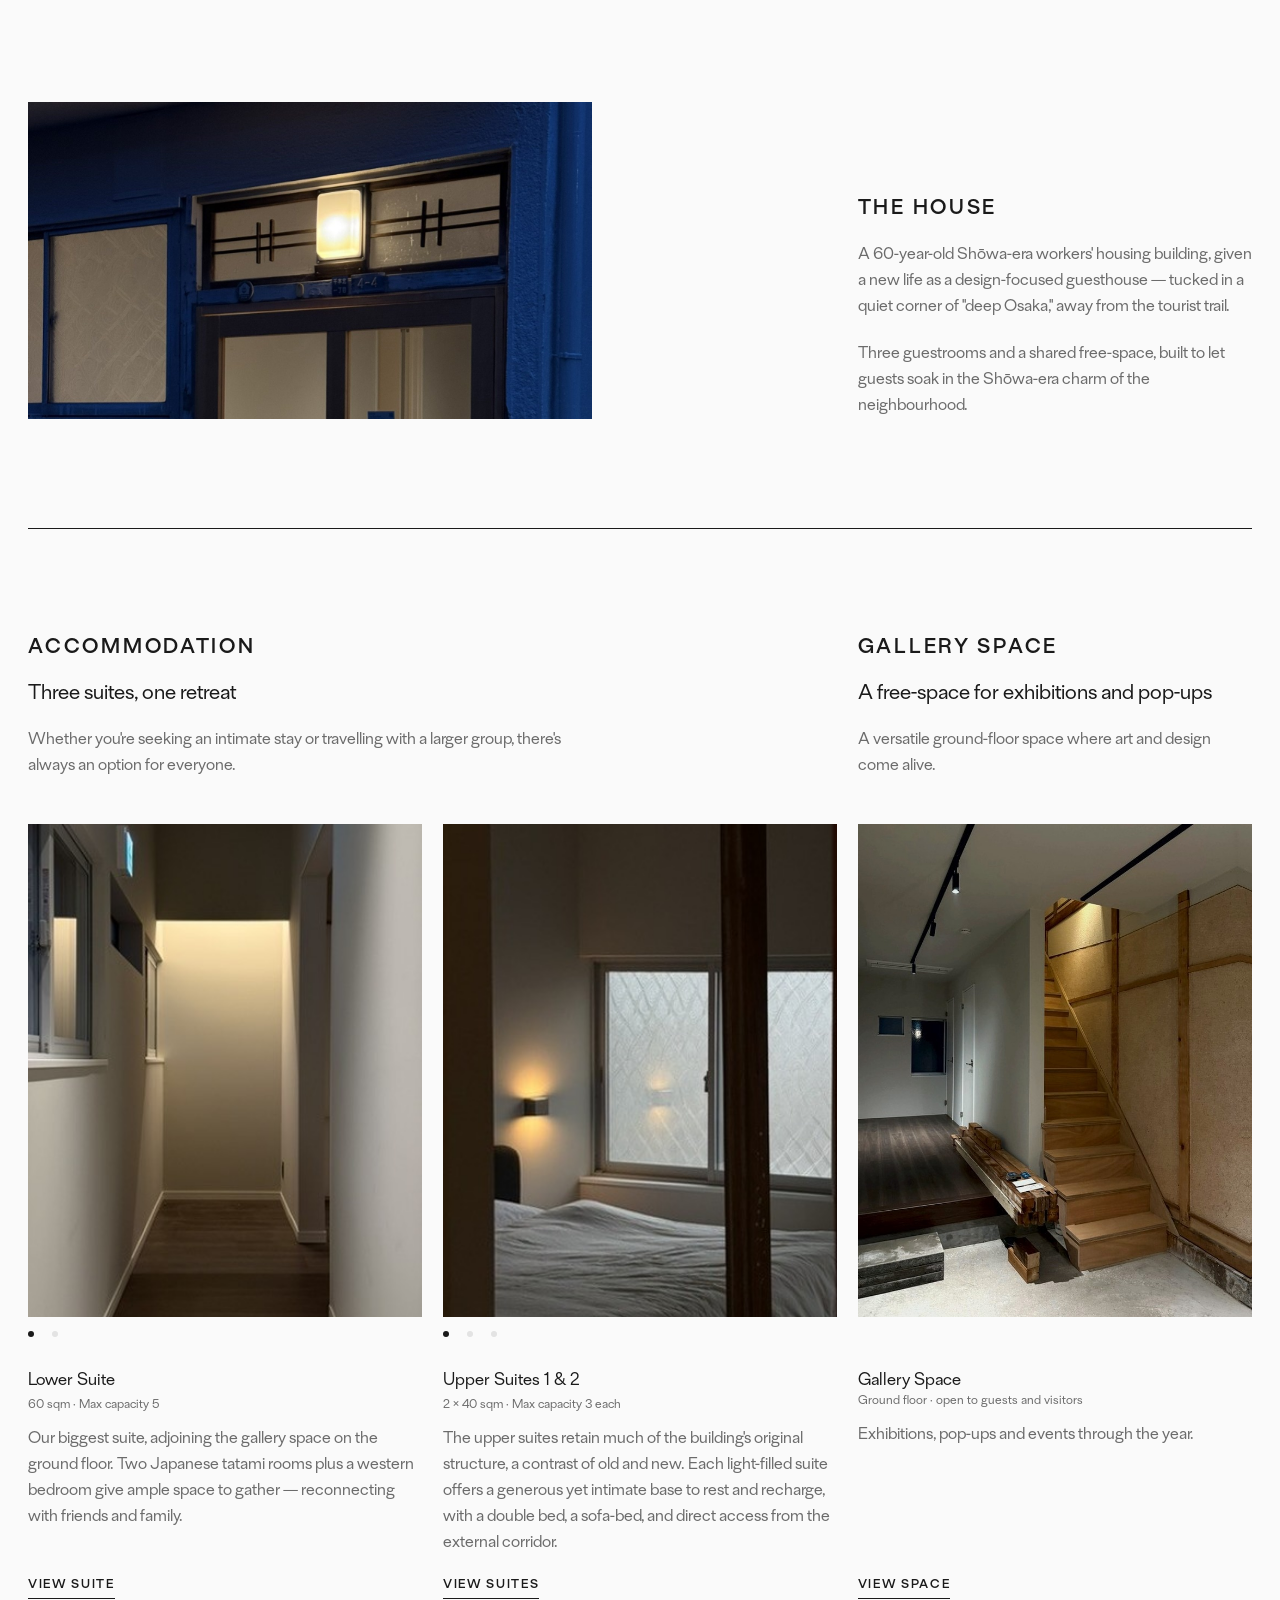
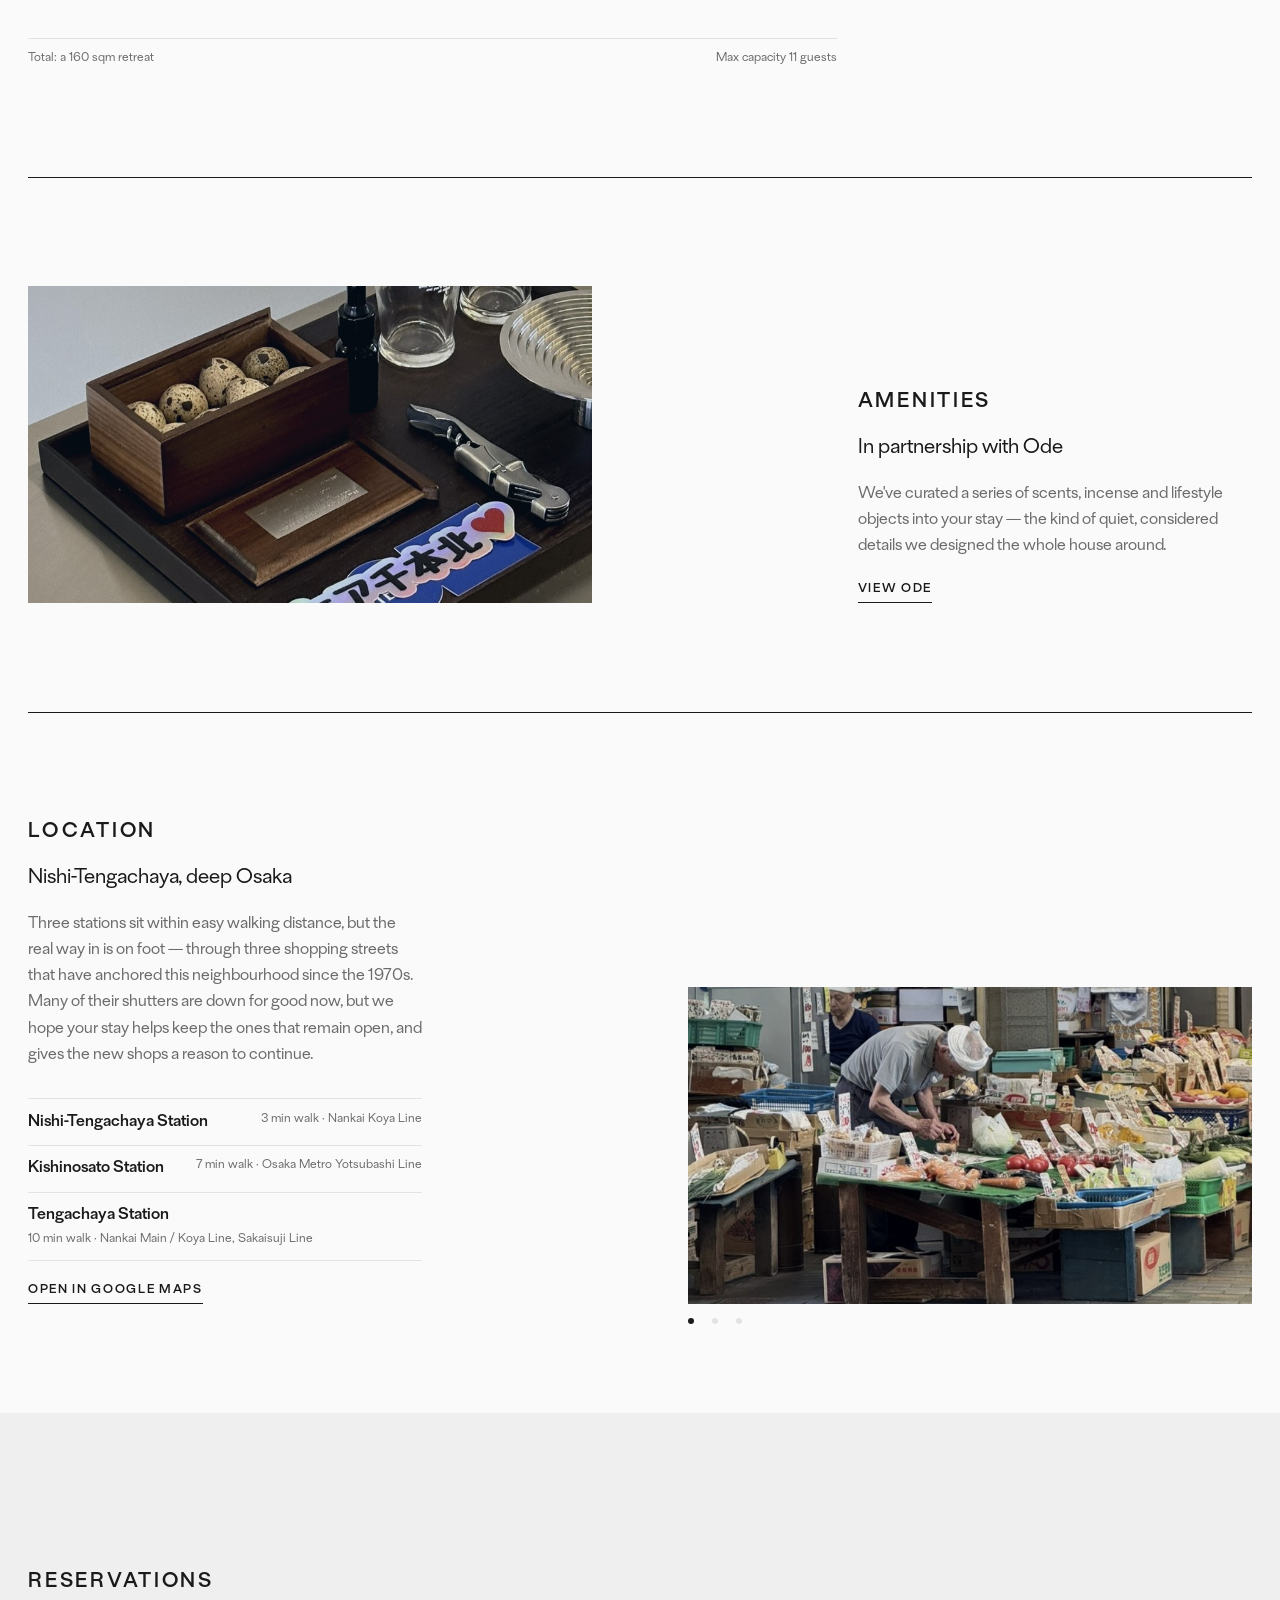
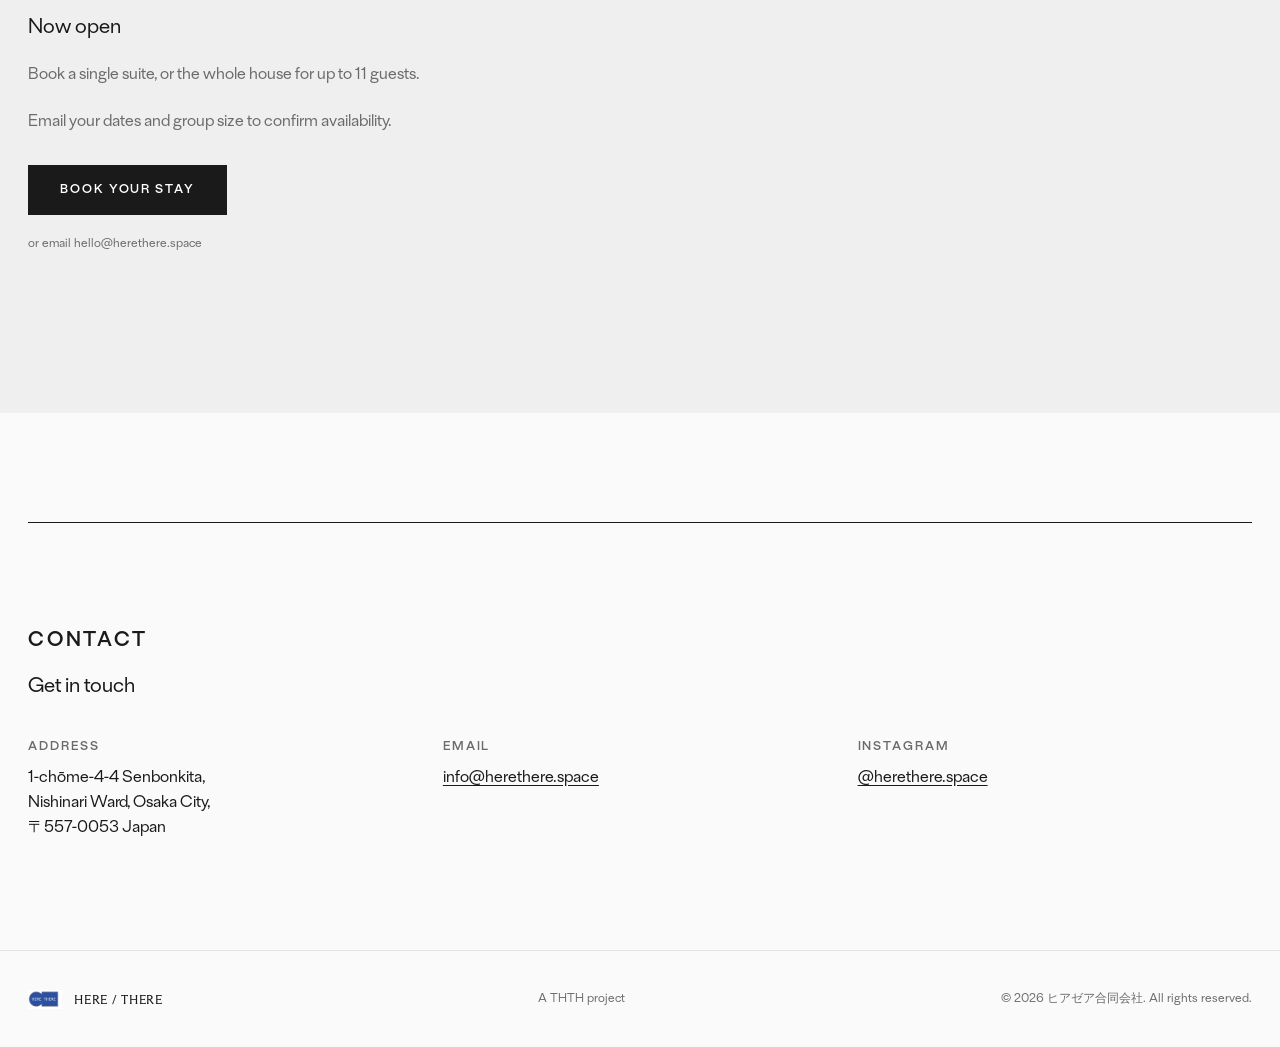
==== commit 4e151ce5: "Add files via upload" ====
--- a/here-senbonkita/index.html
+++ b/here-senbonkita/index.html
@@ -36,7 +36,7 @@
 
 <section class="hero cinema" id="hero">
   <figure class="cine">
-    <img src="images/cover-lane-dusk.jpg" alt="HERE Senbonkita at dusk, its windows lit under the blue tiled awning, seen from across a narrow lane in the rain">
+    <picture><source media="(max-width:820px)" srcset="images/cover-lane-dusk-m.jpg"><img src="images/cover-lane-dusk.jpg" alt="HERE Senbonkita at dusk, its windows lit under the blue tiled awning, seen from across a narrow lane in the rain"></picture>
     <div class="cine-cap">
       <h1>The house,<br>reimagined</h1>
       <p class="tag">A 1970s worker's housing building made new — three suites, a gallery, and a slower way to experience deep Osaka.</p>
@@ -50,7 +50,7 @@
   <div class="g">
     <div class="sp-txt-l stack-v">
       <span class="label sh">Our story</span>
-      <h2 class="h2">HERE Senbonkita is a place to notice things — the architecture, the neighbourhood, the quiet. A renovated <em>bunka jūtaku</em> run as both a guesthouse and a rotating gallery, built for travel that slows down rather than rushes through.</h2>
+      <h2 class="h2">HERE Senbonkita is a place to notice things — the architecture, the neighbourhood, the quiet.<span class="para">A renovated “cultural housing” building now operated as both a guesthouse and a rotating gallery, built for slow travel.</span></h2>
     </div>
     <figure class="sp-img-r"><img class="wide-img" src="images/wide-story-arcade-blue.jpg" alt="Shop signs stepping down the arcade roof of a shōtengai in Nishinari"></figure>
   </div>
@@ -77,7 +77,7 @@
       <p class="lead">Whether you're seeking an intimate stay or travelling with a larger group, there's always an option for everyone.</p>
     </div>
     <div class="m-c r1 stack-v" id="gallery">
-      <span class="label sh">Gallery Space</span>
+      <a class="label sh quiet" href="suites/gallery-space.html">Gallery Space</a>
       <h2 class="h2">A free-space for exhibitions and pop-ups</h2>
       <p class="lead">A versatile ground-floor space where art and design come alive.</p>
     </div>
@@ -108,13 +108,13 @@
       </a>
     </div>
     <div class="gal-photo m-c r2">
-      <figure><img src="images/gallery-space.jpg" alt="The ground-floor gallery space: a raised timber floor, track lighting and the original stair"></figure>
+      <a href="suites/gallery-space.html" class="ph-link"><figure><img src="images/gallery-space.jpg" alt="The ground-floor gallery space: a raised timber floor, track lighting and the original stair"></figure></a>
       <div class="dots" aria-hidden="true"></div>
       <div class="card-txt">
-        <h3 class="h3">Gallery Space</h3>
+        <h3 class="h3"><a class="quiet" href="suites/gallery-space.html">Gallery Space</a></h3>
         <span class="meta small">Ground floor · open to guests and visitors</span>
         <p class="lead">Exhibitions, pop-ups and events through the year.</p>
-        <a class="more" href="mailto:info@herethere.space?subject=Gallery%20Space%20enquiry">Email us for enquiries</a>
+        <a class="more" href="suites/gallery-space.html">View space</a>
       </div>
     </div>
 
@@ -163,7 +163,7 @@
     <div class="sp-txt-l stack-v">
       <span class="label sh">Location</span>
       <h2 class="h2">Nishi-Tengachaya, deep Osaka</h2>
-      <p class="lead">Three stations sit within easy walking distance, but the real way in is on foot — through three <em>shōtengai</em> that have anchored this neighbourhood since the 1970s. Many of their shutters are down for good now. We hope your stay helps keep the ones that remain open, and gives the new shops just arriving a reason to stay too.</p>
+      <p class="lead">Three stations sit within easy walking distance, but the real way in is on foot — through three shopping streets that have anchored this neighbourhood since the 1970s. Many of their shutters are down for good now, but we hope your stay helps keep the ones that remain open, and gives the new shops a reason to continue.</p>
       <ul class="stations">
         <li><b>Nishi-Tengachaya Station</b> <span>3 min walk · Nankai Koya Line</span></li>
         <li><b>Kishinosato Station</b> <span>7 min walk · Osaka Metro Yotsubashi Line</span></li>
@@ -245,9 +245,16 @@
     var io = new IntersectionObserver(function(entries){
       entries.forEach(function(e){ if (e.isIntersecting) { e.target.classList.add('in'); io.unobserve(e.target); } });
     }, {rootMargin:'0px 0px -12% 0px', threshold:0.08});
-    secs.forEach(function(s){
-      if (s.getBoundingClientRect().top > window.innerHeight) { s.classList.add('reveal'); io.observe(s); }
-    });
+    // Only animate in a normal-sized window; embedded previews or very tall frames show everything at once.
+    if (window.innerHeight > 300 && window.innerHeight < 2400) {
+      secs.forEach(function(s){
+        if (s.getBoundingClientRect().top > window.innerHeight) { s.classList.add('reveal'); io.observe(s); }
+      });
+      // Safety net: if a section was never seen as it scrolled past (or the observer never fires), show it anyway.
+      function sweep(){ secs.forEach(function(s){ if (s.getBoundingClientRect().top < window.innerHeight) s.classList.add('in'); }); }
+      window.addEventListener('scroll', sweep, {passive:true});
+      setTimeout(function(){ secs.forEach(function(s){ s.classList.add('in'); }); }, 4000);
+    }
   }
 
   // Photo carousels: one photo at a time; click / tap the photo (or arrow keys) for the next.
--- a/here-senbonkita/styles.css
+++ b/here-senbonkita/styles.css
@@ -159,7 +159,7 @@
 
 /* cover option "cinema": one large, darkened photograph between the guides, words overlaid bottom-left */
 /* cinema cover: fills exactly the first screen below the menu, photo centred with equal air above and below */
-.hero.cinema{--cv-pad:clamp(28px, 5.5vh, 80px); height:calc(100svh - var(--head-h, 72px)); min-height:480px; display:flex; flex-direction:column; justify-content:center; padding:0 var(--gut); gap:0;}
+.hero.cinema{--cv-pad:clamp(28px, 5.5vh, 80px); height:calc(100svh - var(--head-h, 72px)); min-height:480px; max-height:1160px; display:flex; flex-direction:column; justify-content:center; padding:0 var(--gut); gap:0;}
 .cine-fade{position:absolute; inset:0; z-index:3; background:#000; opacity:var(--fade, 0); pointer-events:none;}   /* deepens as the cover scrolls away */
 .cine{position:relative; width:100%; height:calc(100% - var(--cv-pad) * 2); max-height:1000px; overflow:hidden; background:#151a22;}
 .cine img{position:absolute; inset:0; width:100%; height:100%; object-fit:cover; object-position:46% 55%;}
@@ -178,7 +178,7 @@
 /* ---------- accommodation (A+B) + gallery space (C) ----------
    Row 1: labels and titles top-aligned. Row 2: three photos, one per module. Row 3: totals. */
 .ag{align-items:start;}
-.ag .r2{margin-top:var(--s3); align-self:stretch; display:flex; flex-direction:column;}
+.ag .r2{margin-top:calc(var(--s3) * 1.15); align-self:stretch; display:flex; flex-direction:column;}
 .ag .r2 > a, .ag .r2 > .card-txt{flex:1; display:flex; flex-direction:column; align-items:flex-start;}
 .ag .r2 .more{margin-top:auto !important;}  /* links share one bottom line */
 .card-txt{margin-top:var(--s2);}
@@ -300,3 +300,37 @@
 .book{margin-top:0;}
 .book + .sec.ruled{margin-top:var(--band);}
 .foot{margin-top:0;}
+
+/* second paragraph inside a title block */
+.h2 .para{display:block; margin-top:.9em}
+
+/* Suite details, after K5: hairline spec table on the left, line-drawn floor plan on the right */
+.spec{grid-column:1 / 8; display:grid; grid-template-columns:minmax(9em, 28%) 1fr; margin:0; border-top:1px solid var(--line); align-self:center;}
+.spec dt, .spec dd{margin:0; padding:1.05em 0; border-bottom:1px solid var(--line); line-height:1.6;}
+.spec dt{color:var(--soft); padding-right:24px;}
+.plan-fig{grid-column:9 / 13; margin:0; align-self:center; justify-self:center; width:min(100%, 400px);}
+.plan-svg svg{display:block; width:100%; height:auto; color:var(--ink); --plan-w:.9px;}
+.plan-fig figcaption{margin-top:var(--s1); color:var(--soft); text-align:center;}
+@media (max-width:820px){ .plan-fig{margin-top:var(--s3); width:min(80%, 340px);} .spec{grid-template-columns:minmax(7.5em, 34%) 1fr;} }
+.plan-svg path{vector-effect:non-scaling-stroke;}
+.plan-svg g{stroke:currentColor; stroke-width:var(--plan-w); stroke-linecap:round; stroke-linejoin:round;}
+.plan-svg .f{stroke-opacity:.35;}
+@media (max-width:480px){.nav li.keep:not(:last-child){display:none;}}   /* phones: logo + Book only */
+
+/* Phones: cover fills the first screen, from the portrait photo extended at the bottom (blurred, darkened), so the house sits ~15% further back */
+@media (max-width:820px){
+  .cine img{object-position:54% 0%;}
+}
+.plan-tabs{display:flex; justify-content:center; gap:20px; margin-bottom:var(--s2);}
+.plan-tabs button{font:inherit; letter-spacing:.12em; text-transform:uppercase; background:none; border:0; padding:4px 0; color:var(--soft); cursor:pointer; border-bottom:1px solid transparent;}
+.plan-tabs button[aria-selected="true"]{color:var(--ink); border-bottom-color:var(--ink);}
+.plan-svg{margin-inline:auto;}
+.plan-svg[hidden]{display:none;}
+.plan-svg{aspect-ratio:400 / 458; display:flex; align-items:center; justify-content:center;}   /* fixed frame so switching plans never shifts the page */
+.plan-svg svg{height:100%; width:auto; max-width:100%;}   /* both plans drawn to the same length (Suite 2's size) */
+#story .stack-v{gap:calc(var(--s2) * 1.1);}   /* Our story: 10% more air between header and statement */
+.plan-svg.plan-single{aspect-ratio:auto;} .plan-svg.plan-single svg{width:100%; height:auto;}
+.plan-svg.plan-gallery{aspect-ratio:auto;} .plan-svg.plan-gallery svg{height:458px; width:auto; max-width:100%;}   /* tall narrow plan: same length as the suite plans */
+@media (max-width:820px){ .plan-svg.plan-gallery svg{height:340px;} }
+.plan-fig{margin-bottom:var(--s3);}   /* keep the caption clear of the band below */
+.ph-link{display:block; color:inherit;} .ph-link:hover img{opacity:.92;} .spec dd a{color:inherit;}
